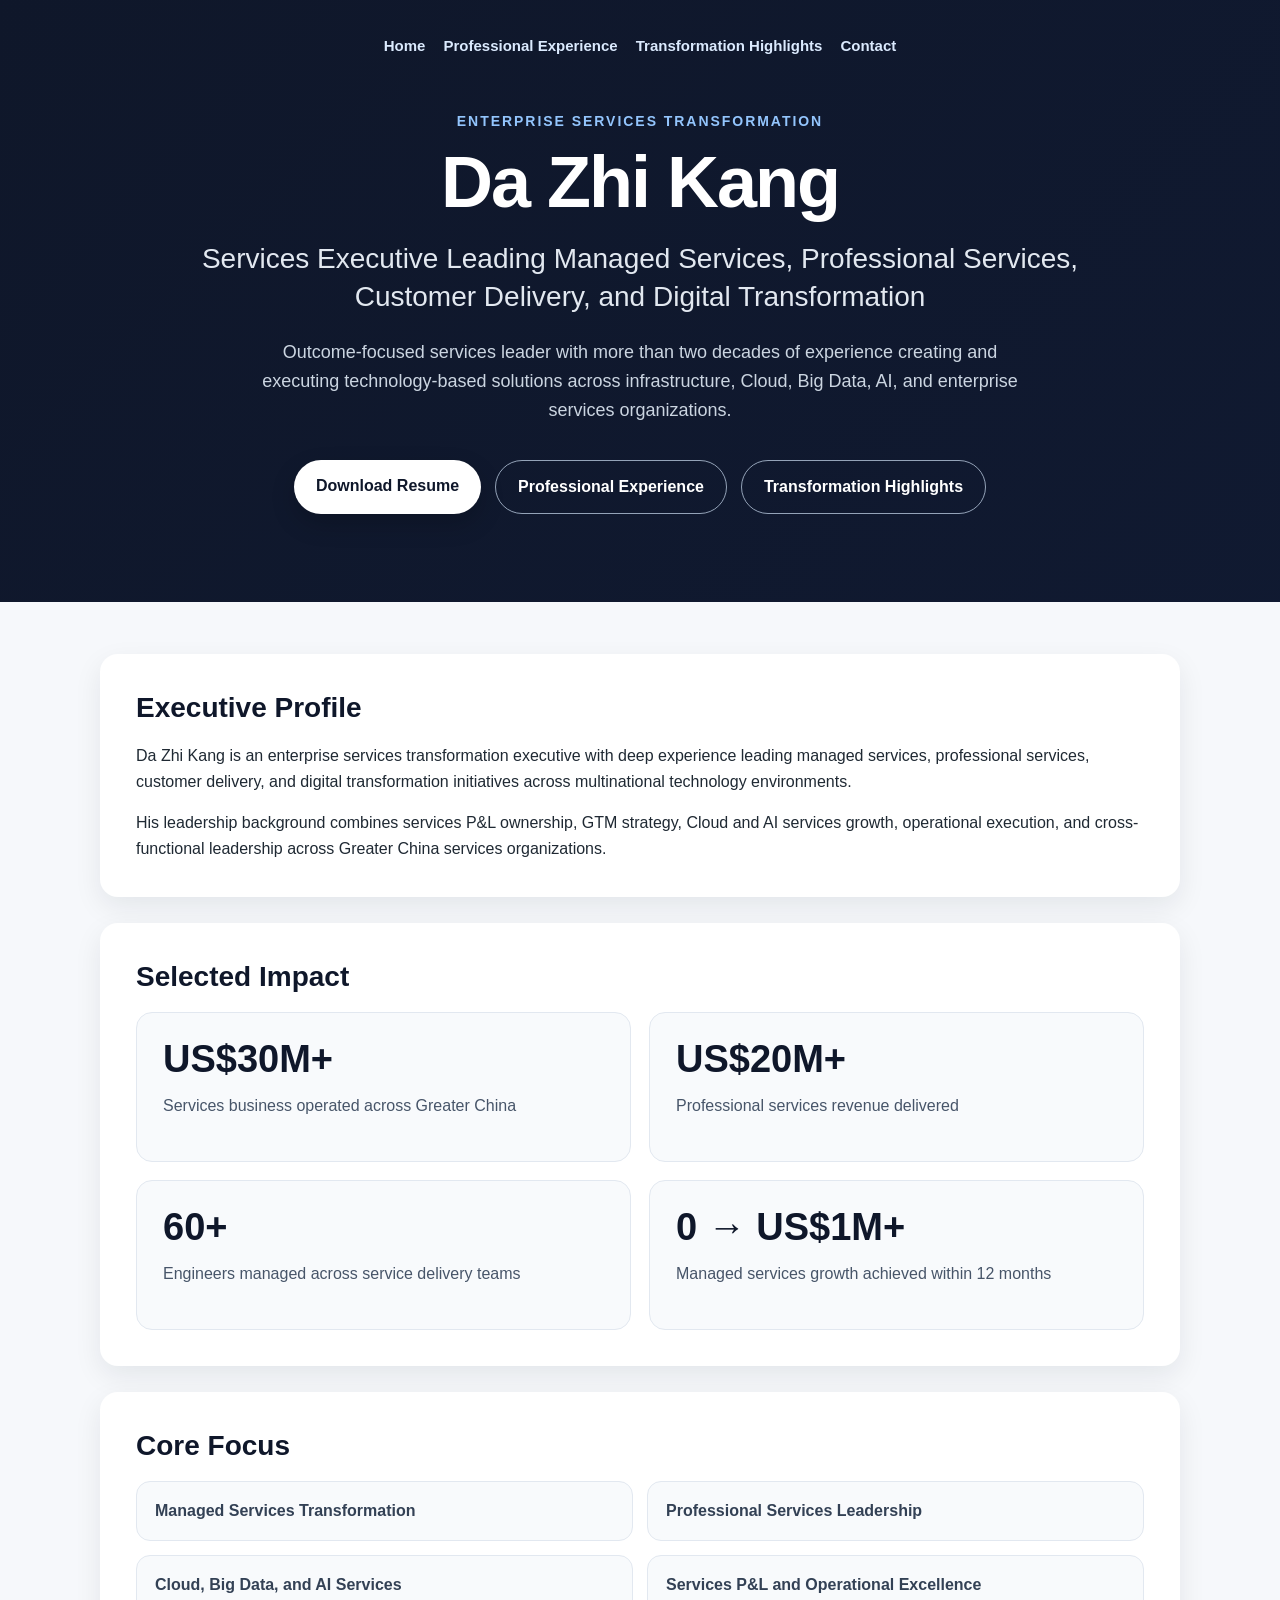
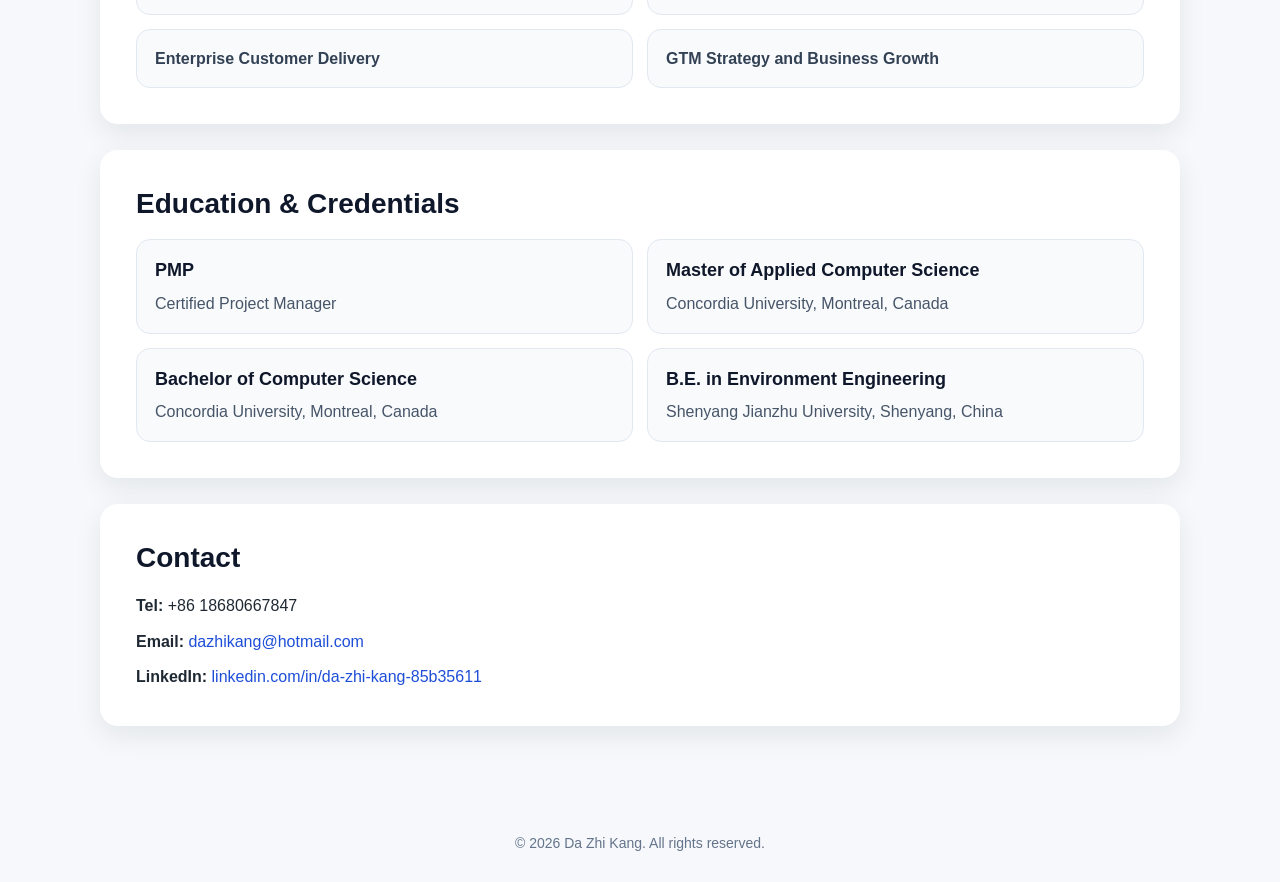
==== index.html @ 62e83a0a "Init Commit" ====
<!DOCTYPE html>
<html lang="en">
<head>
  <meta charset="UTF-8" />
  <meta name="viewport" content="width=device-width, initial-scale=1.0" />

  <title>Da Zhi Kang | Enterprise Services Transformation Executive</title>

  <link rel="stylesheet" href="style.css" />
</head>

<body>
  <header class="hero">
    <div class="container">
      <nav class="hero-nav">
        <a href="index.html">Home</a>
        <a href="experience.html">Professional Experience</a>
        <a href="experience.html#transformation-highlights">Transformation Highlights</a>
        <a href="#contact">Contact</a>
      </nav>

      <p class="eyebrow">Enterprise Services Transformation</p>

      <h1>Da Zhi Kang</h1>

      <p class="subtitle">
        Services Executive Leading Managed Services, Professional Services,
        Customer Delivery, and Digital Transformation
      </p>

      <p class="hero-text">
        Outcome-focused services leader with more than two decades of experience
        creating and executing technology-based solutions across infrastructure,
        Cloud, Big Data, AI, and enterprise services organizations.
      </p>

      <div class="hero-buttons">
        <a class="button primary" href="assets/Resume_Dazhi_Kang.pdf" download>
          Download Resume
        </a>

        <a class="button secondary" href="experience.html">
          Professional Experience
        </a>

        <a class="button secondary" href="experience.html#transformation-highlights">
          Transformation Highlights
        </a>
      </div>
    </div>
  </header>

  <main class="container">
    <section class="card">
      <h2>Executive Profile</h2>

      <p>
        Da Zhi Kang is an enterprise services transformation executive with deep
        experience leading managed services, professional services, customer
        delivery, and digital transformation initiatives across multinational
        technology environments.
      </p>

      <p>
        His leadership background combines services P&amp;L ownership, GTM
        strategy, Cloud and AI services growth, operational execution, and
        cross-functional leadership across Greater China services organizations.
      </p>
    </section>

    <section class="card">
      <h2>Selected Impact</h2>

      <div class="metrics-grid">
        <div class="metric-card">
          <strong>US$30M+</strong>
          <span>Services business operated across Greater China</span>
        </div>

        <div class="metric-card">
          <strong>US$20M+</strong>
          <span>Professional services revenue delivered</span>
        </div>

        <div class="metric-card">
          <strong>60+</strong>
          <span>Engineers managed across service delivery teams</span>
        </div>

        <div class="metric-card">
          <strong class="no-break">0 → US$1M+</strong>
          <span>Managed services growth achieved within 12 months</span>
        </div>
      </div>
    </section>

    <section class="card">
      <h2>Core Focus</h2>

      <div class="focus-grid">
        <div>Managed Services Transformation</div>
        <div>Professional Services Leadership</div>
        <div>Cloud, Big Data, and AI Services</div>
        <div>Services P&amp;L and Operational Excellence</div>
        <div>Enterprise Customer Delivery</div>
        <div>GTM Strategy and Business Growth</div>
      </div>
    </section>

    <section class="card">
      <h2>Education &amp; Credentials</h2>

      <div class="credential-grid">
        <div class="credential-card">
          <h3>PMP</h3>
          <p>Certified Project Manager</p>
        </div>

        <div class="credential-card">
          <h3>Master of Applied Computer Science</h3>
          <p>Concordia University, Montreal, Canada</p>
        </div>

        <div class="credential-card">
          <h3>Bachelor of Computer Science</h3>
          <p>Concordia University, Montreal, Canada</p>
        </div>

        <div class="credential-card">
          <h3>B.E. in Environment Engineering</h3>
          <p>Shenyang Jianzhu University, Shenyang, China</p>
        </div>
      </div>
    </section>

    <section class="card" id="contact">
      <h2>Contact</h2>

      <p class="contact-line">
        <strong>Tel:</strong> +86 18680667847
      </p>

      <p class="contact-line">
        <strong>Email:</strong>
        <a href="mailto:dazhikang@hotmail.com">dazhikang@hotmail.com</a>
      </p>

      <p class="contact-line">
        <strong>LinkedIn:</strong>
        <a
          href="https://www.linkedin.com/in/da-zhi-kang-85b35611/"
          target="_blank"
          rel="noopener noreferrer"
        >
          linkedin.com/in/da-zhi-kang-85b35611
        </a>
      </p>
    </section>
  </main>

  <footer>
    <p>© 2026 Da Zhi Kang. All rights reserved.</p>
  </footer>
</body>
</html>
---- style.css ----
* {
  box-sizing: border-box;
}

html {
  scroll-behavior: smooth;
}

body {
  margin: 0;
  font-family: Arial, Helvetica, sans-serif;
  color: #1f2933;
  background: #f6f8fb;
  line-height: 1.6;
}

.container {
  width: min(1080px, calc(100% - 48px));
  margin: 0 auto;
}

.hero {
  background:
    linear-gradient(rgba(15, 23, 42, 0.93), rgba(15, 23, 42, 0.93)),
    linear-gradient(135deg, #0f172a, #1e3a8a);
  color: white;
  padding: 34px 0 88px;
  text-align: center;
}

.hero-nav,
.top-nav {
  display: flex;
  justify-content: center;
  flex-wrap: wrap;
  gap: 18px;
  margin-bottom: 52px;
}

.hero-nav a,
.top-nav a {
  color: #dbeafe;
  font-weight: 700;
  text-decoration: none;
  font-size: 15px;
}

.hero-nav a:hover,
.top-nav a:hover {
  color: white;
  text-decoration: underline;
}

.eyebrow {
  margin: 0 0 14px;
  color: #93c5fd;
  font-size: 14px;
  font-weight: 700;
  letter-spacing: 0.14em;
  text-transform: uppercase;
}

h1 {
  margin: 0;
  font-size: clamp(42px, 7vw, 72px);
  line-height: 1;
  letter-spacing: -2px;
}

.subtitle {
  margin: 22px auto 0;
  max-width: 880px;
  font-size: clamp(20px, 3vw, 28px);
  line-height: 1.35;
  color: #e2e8f0;
}

.hero-text {
  margin: 22px auto 0;
  max-width: 790px;
  font-size: 18px;
  color: #cbd5e1;
}

.hero-buttons {
  display: flex;
  justify-content: center;
  flex-wrap: wrap;
  gap: 14px;
  margin-top: 36px;
}

.button {
  display: inline-block;
  padding: 13px 22px;
  border-radius: 999px;
  font-weight: 700;
  text-decoration: none;
  transition: transform 0.15s ease, box-shadow 0.15s ease;
}

.button.primary {
  background: white;
  color: #0f172a;
  box-shadow: 0 10px 24px rgba(0, 0, 0, 0.18);
}

.button.secondary {
  border: 1px solid #94a3b8;
  color: white;
}

.button.dark {
  background: #0f172a;
  color: white;
  margin: 8px;
}

.button.light {
  background: #e2e8f0;
  color: #0f172a;
  margin: 8px;
}

.button:hover {
  text-decoration: none;
  transform: translateY(-2px);
}

main {
  padding: 52px 0;
}

.card {
  background: white;
  margin-bottom: 26px;
  padding: 36px;
  border-radius: 18px;
  box-shadow: 0 10px 28px rgba(15, 23, 42, 0.08);
}

h2 {
  margin: 0 0 18px;
  color: #0f172a;
  font-size: 28px;
  line-height: 1.25;
}

h3 {
  color: #0f172a;
}

p {
  margin: 0 0 16px;
}

p:last-child {
  margin-bottom: 0;
}

.metrics-grid {
  display: grid;
  grid-template-columns: repeat(2, minmax(0, 1fr));
  gap: 18px;
}

.metric-card {
  background: #f8fafc;
  border: 1px solid #e2e8f0;
  border-radius: 16px;
  padding: 26px;
  min-height: 150px;
}

.metric-card strong {
  display: block;
  color: #0f172a;
  font-size: clamp(28px, 4vw, 38px);
  line-height: 1.1;
  margin-bottom: 12px;
}

.metric-card span {
  display: block;
  color: #475569;
  font-size: 16px;
}

.no-break {
  white-space: nowrap;
}

.focus-grid,
.credential-grid {
  display: grid;
  grid-template-columns: repeat(2, minmax(0, 1fr));
  gap: 14px;
}

.focus-grid div,
.credential-card {
  background: #f8fafc;
  border: 1px solid #e2e8f0;
  border-radius: 14px;
  padding: 16px 18px;
  color: #334155;
}

.focus-grid div {
  font-weight: 700;
}

.credential-card h3 {
  margin: 0 0 6px;
  font-size: 18px;
}

.credential-card p {
  color: #475569;
  margin: 0;
}

.contact-line {
  margin-bottom: 10px;
}

a {
  color: #1d4ed8;
  text-decoration: none;
}

a:hover {
  text-decoration: underline;
}

footer {
  padding: 28px 24px;
  text-align: center;
  color: #64748b;
  font-size: 14px;
}

.subpage-hero {
  background:
    linear-gradient(rgba(15, 23, 42, 0.93), rgba(15, 23, 42, 0.93)),
    linear-gradient(135deg, #0f172a, #1e40af);
  color: white;
  padding: 34px 0 76px;
  text-align: center;
}

.detail-bullets {
  margin: 0;
  padding-left: 20px;
}

.detail-bullets li {
  margin-bottom: 10px;
}

.highlight-grid {
  display: grid;
  grid-template-columns: repeat(2, minmax(0, 1fr));
  gap: 18px;
}

.highlight-card {
  background: #f8fafc;
  border: 1px solid #e2e8f0;
  border-radius: 16px;
  padding: 24px;
}

.highlight-card h3 {
  margin: 0 0 12px;
  color: #0f172a;
  font-size: 20px;
}

.highlight-card ul {
  margin: 0;
  padding-left: 20px;
}

.highlight-card li {
  margin-bottom: 8px;
  color: #334155;
}

.timeline {
  display: grid;
  gap: 24px;
}

.timeline-item {
  display: grid;
  grid-template-columns: 160px 1fr;
  gap: 24px;
  padding-bottom: 24px;
  border-bottom: 1px solid #e2e8f0;
}

.timeline-item:last-child {
  padding-bottom: 0;
  border-bottom: none;
}

.timeline-date {
  color: #1d4ed8;
  font-weight: 800;
  font-size: 15px;
}

.timeline-content h3 {
  margin: 0;
  color: #0f172a;
  font-size: 23px;
}

.role-title {
  margin: 4px 0 14px;
  color: #475569;
  font-weight: 700;
}

.achievement-list {
  display: flex;
  flex-wrap: wrap;
  gap: 10px;
  margin-top: 18px;
}

.achievement-list span {
  background: #eff6ff;
  color: #1e3a8a;
  border: 1px solid #bfdbfe;
  border-radius: 999px;
  padding: 7px 12px;
  font-size: 14px;
  font-weight: 700;
}

.cta-card {
  text-align: center;
}

@media (max-width: 720px) {
  .container {
    width: min(100% - 32px, 1080px);
  }

  .hero {
    padding: 28px 0 64px;
  }

  .hero-nav,
  .top-nav {
    margin-bottom: 36px;
  }

  .card {
    padding: 26px;
  }

  .metrics-grid,
  .focus-grid,
  .credential-grid,
  .highlight-grid {
    grid-template-columns: 1fr;
  }

  .hero-buttons {
    flex-direction: column;
    align-items: stretch;
  }

  .button {
    text-align: center;
  }

  .timeline-item {
    grid-template-columns: 1fr;
    gap: 8px;
  }
}
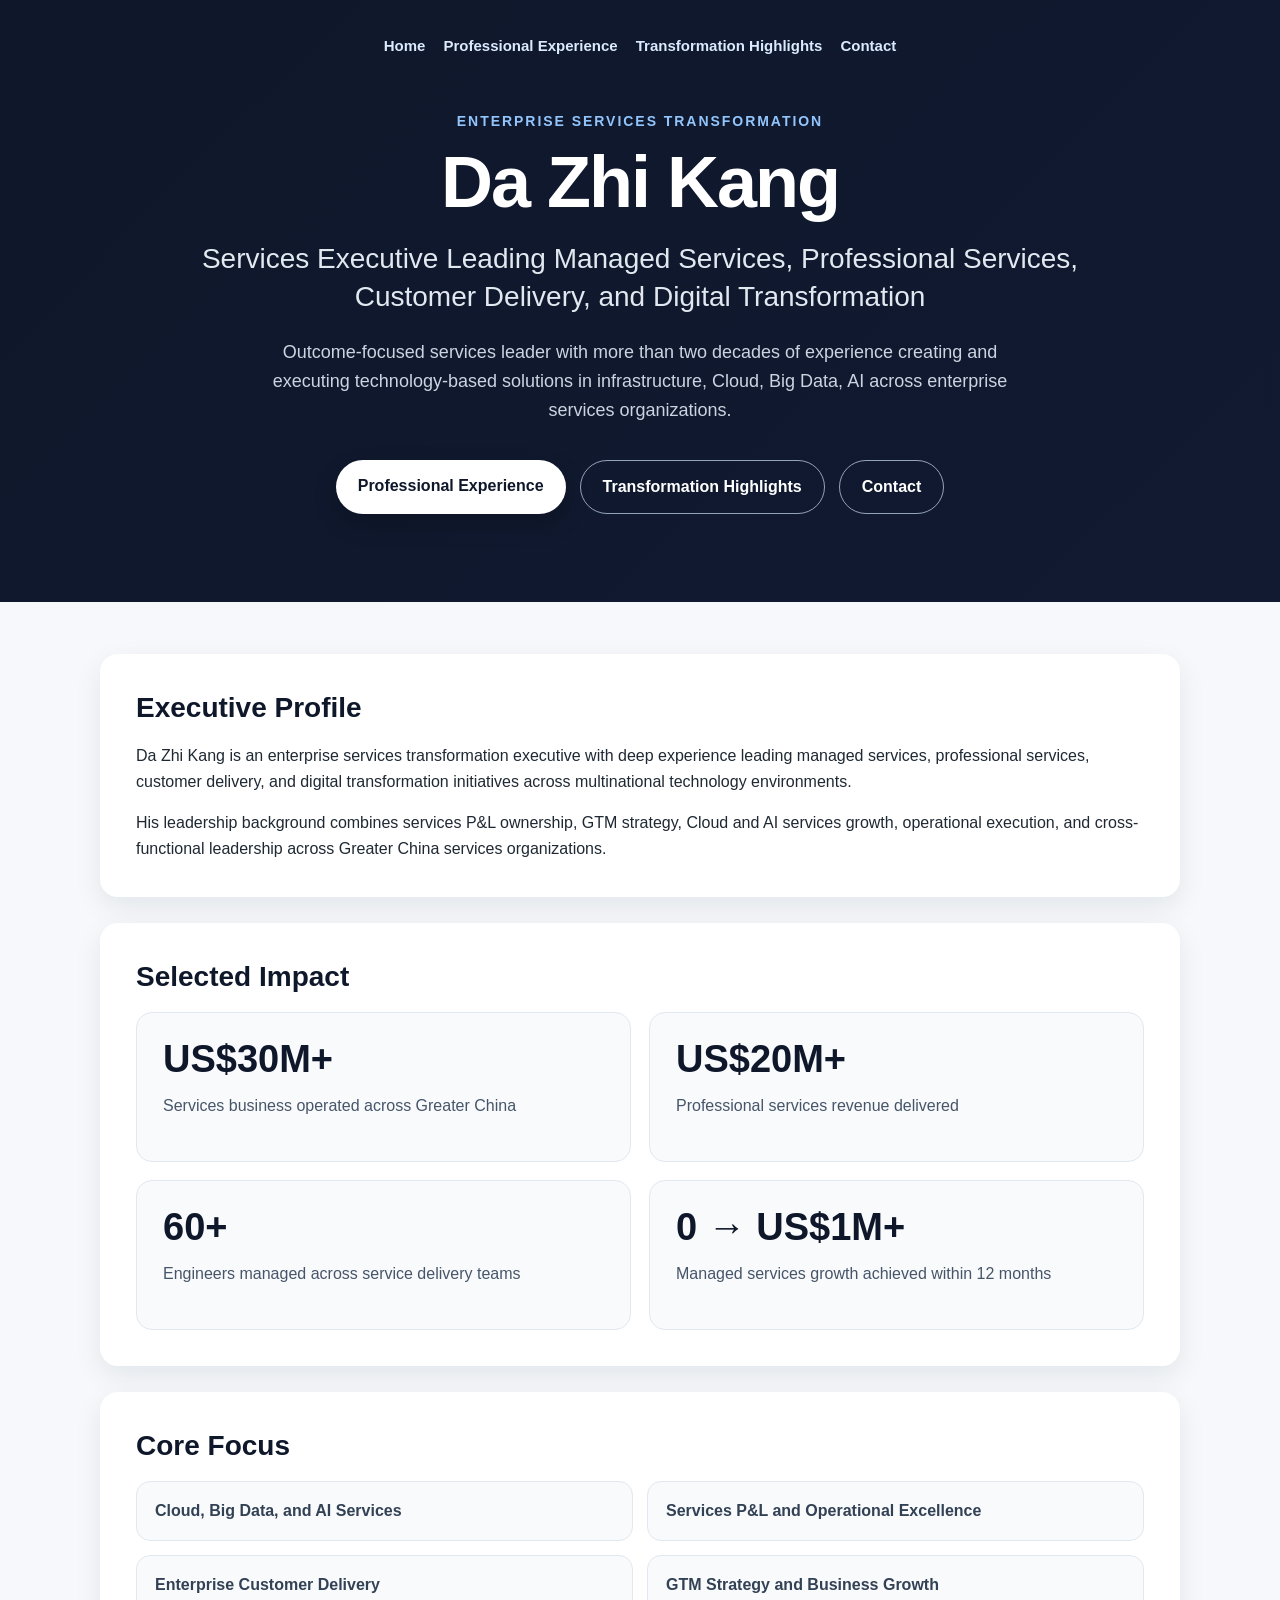
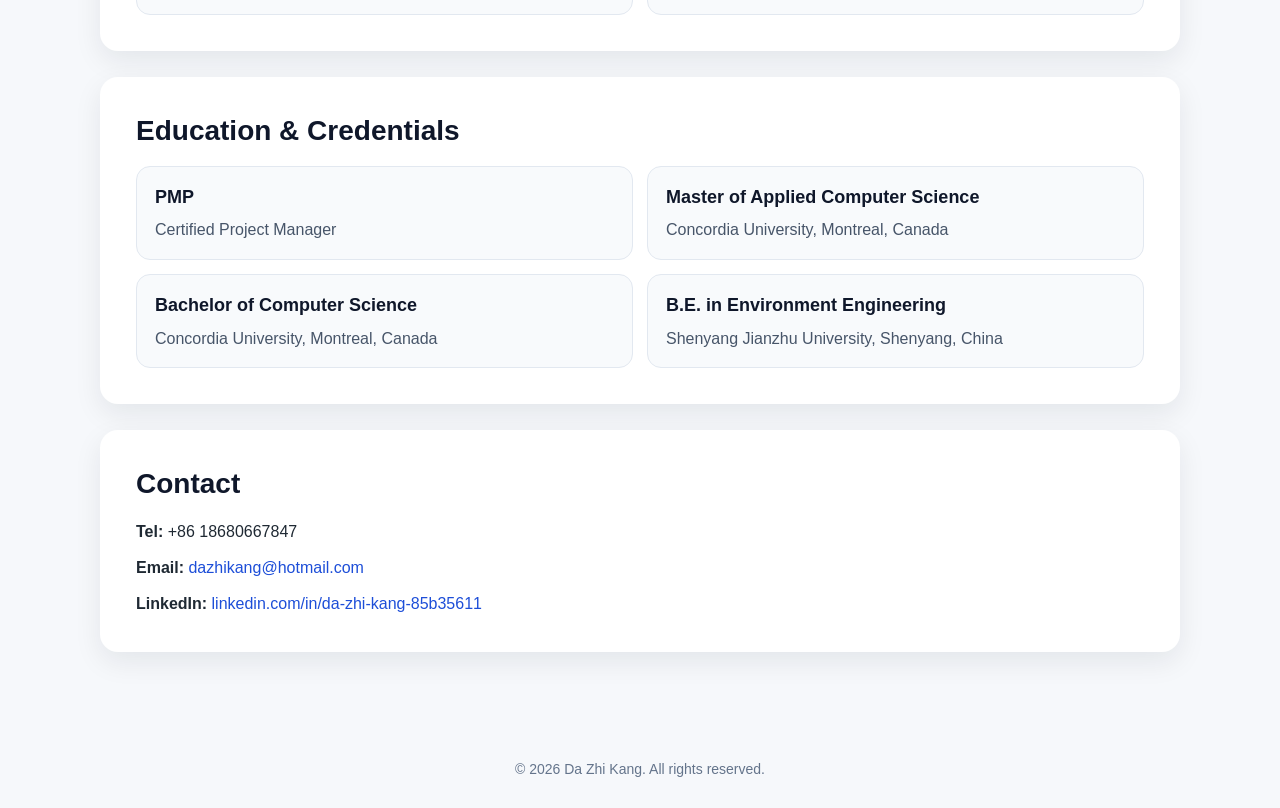
==== commit e8c013a3: "Remove Resume from index.html" ====
--- a/index.html
+++ b/index.html
@@ -29,22 +29,22 @@
       </p>
 
       <p class="hero-text">
-        Outcome-focused services leader with more than two decades of experience
-        creating and executing technology-based solutions across infrastructure,
-        Cloud, Big Data, AI, and enterprise services organizations.
+        Outcome-focused services leader with more than two decades of experience 
+        creating and executing technology-based solutions in infrastructure, 
+        Cloud, Big Data, AI across enterprise services organizations.
       </p>
 
       <div class="hero-buttons">
-        <a class="button primary" href="assets/Resume_Dazhi_Kang.pdf" download>
-          Download Resume
-        </a>
-
-        <a class="button secondary" href="experience.html">
+        <a class="button primary" href="experience.html">
           Professional Experience
         </a>
 
         <a class="button secondary" href="experience.html#transformation-highlights">
           Transformation Highlights
+        </a>
+
+        <a class="button secondary" href="#contact">
+          Contact
         </a>
       </div>
     </div>
@@ -98,8 +98,6 @@
       <h2>Core Focus</h2>
 
       <div class="focus-grid">
-        <div>Managed Services Transformation</div>
-        <div>Professional Services Leadership</div>
         <div>Cloud, Big Data, and AI Services</div>
         <div>Services P&amp;L and Operational Excellence</div>
         <div>Enterprise Customer Delivery</div>
@@ -162,4 +160,4 @@
     <p>© 2026 Da Zhi Kang. All rights reserved.</p>
   </footer>
 </body>
-</html>+</html>
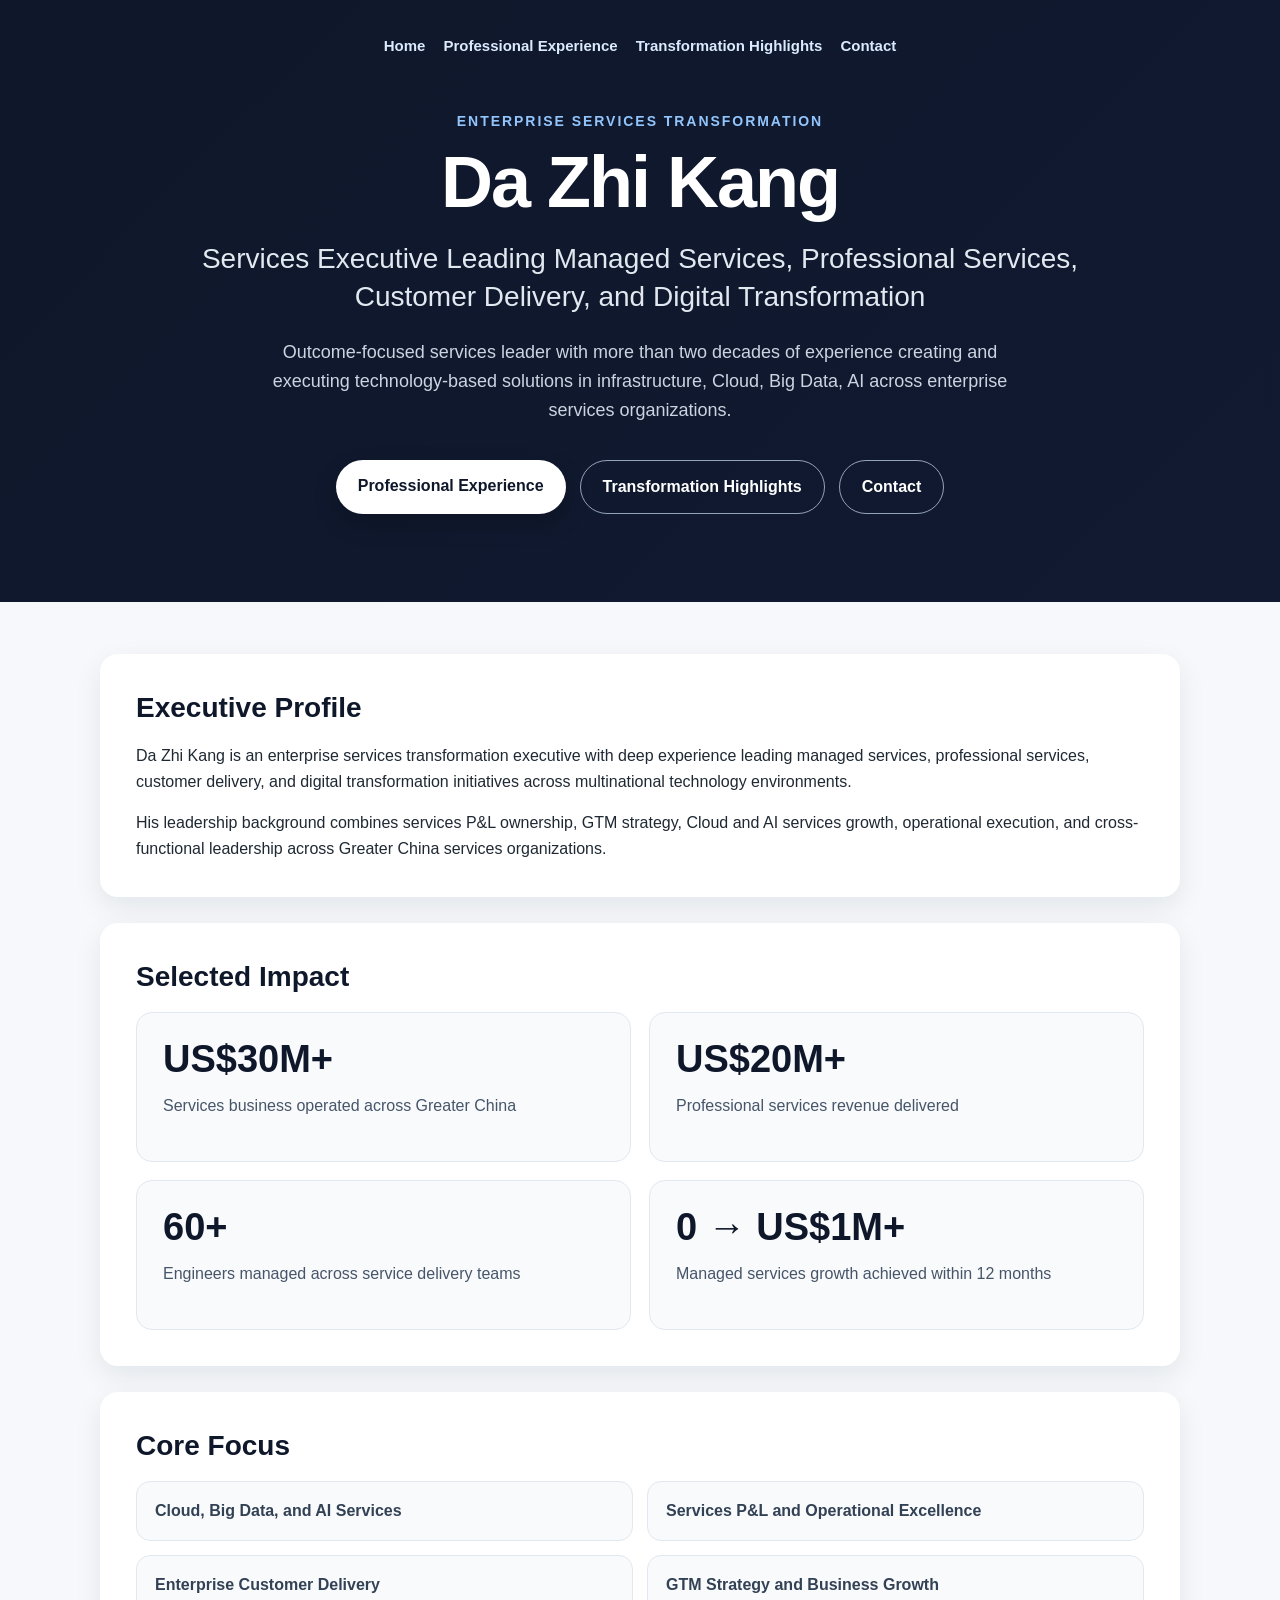
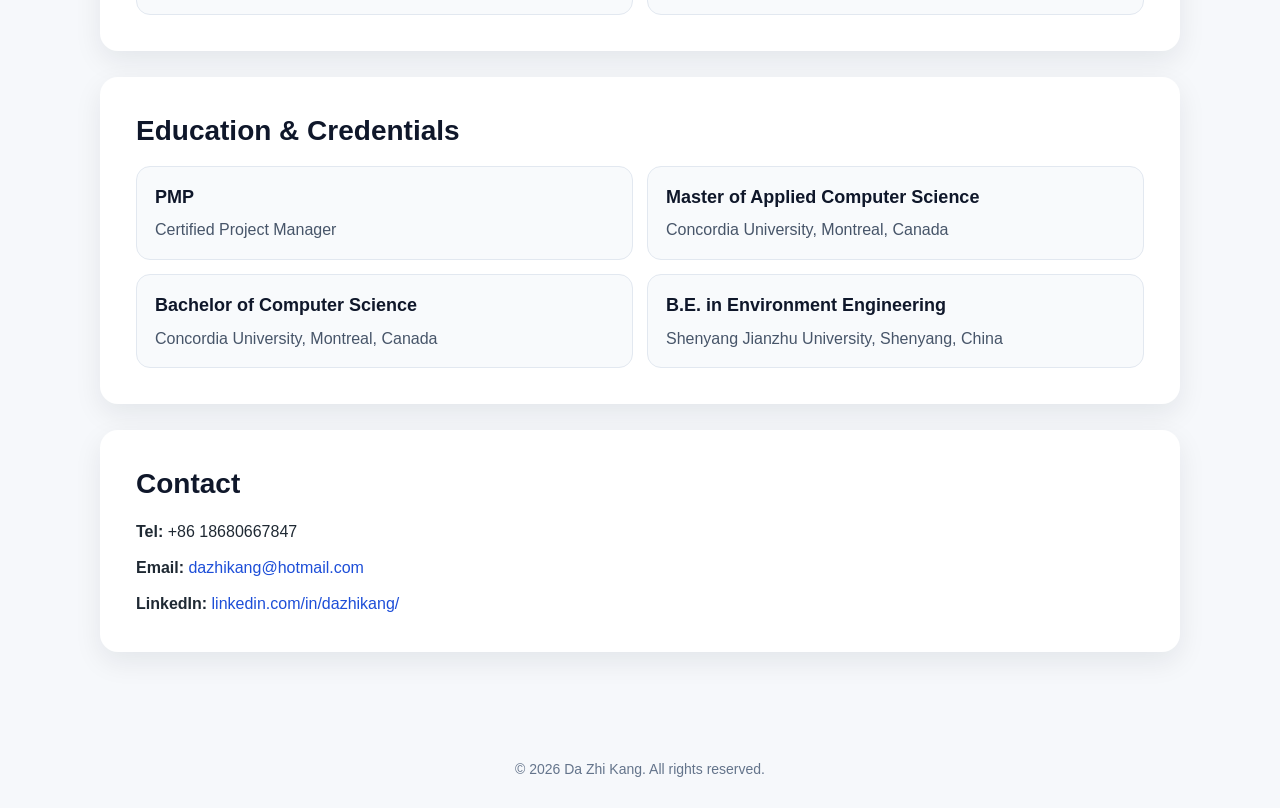
==== commit b379e34b: "Edit the actual link" ====
--- a/index.html
+++ b/index.html
@@ -146,11 +146,11 @@
       <p class="contact-line">
         <strong>LinkedIn:</strong>
         <a
-          href="https://www.linkedin.com/in/da-zhi-kang-85b35611/"
+          href="https://www.linkedin.com/in/dazhikang/"
           target="_blank"
           rel="noopener noreferrer"
         >
-          linkedin.com/in/da-zhi-kang-85b35611
+          linkedin.com/in/dazhikang/
         </a>
       </p>
     </section>
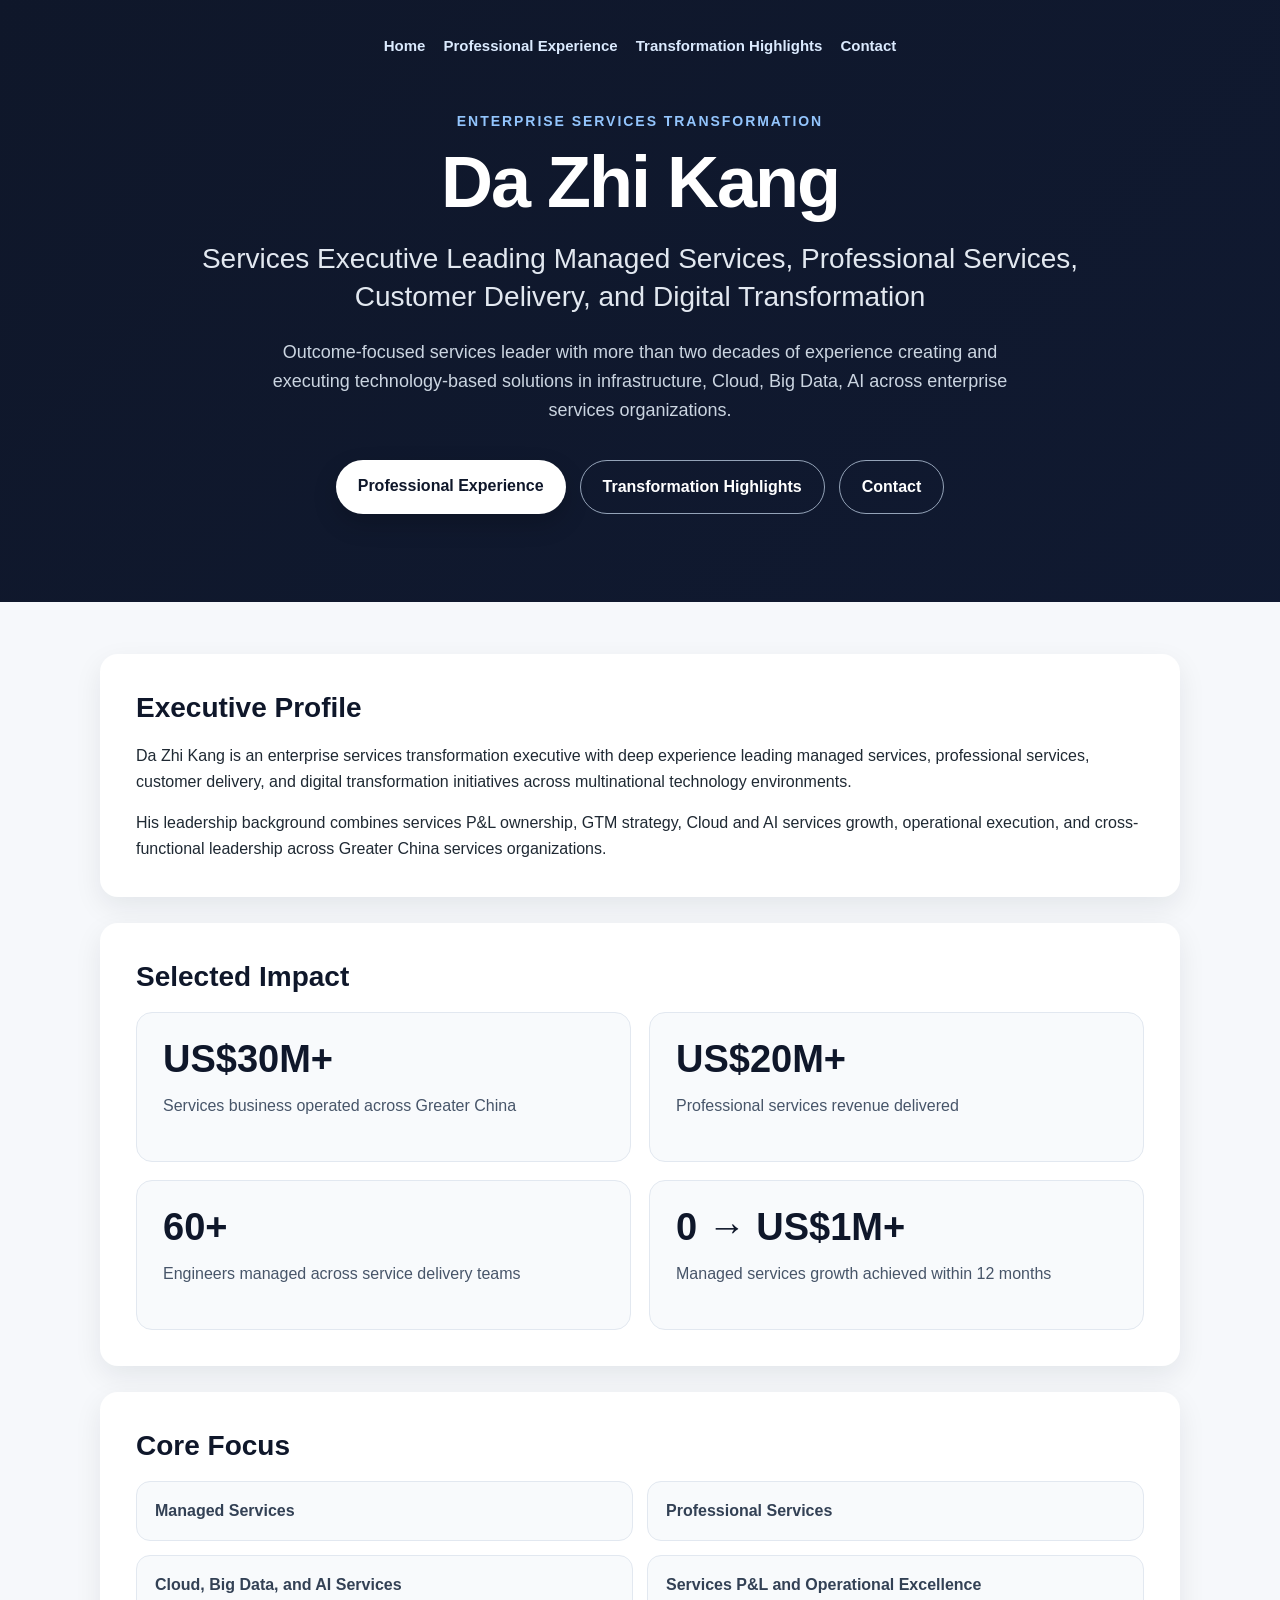
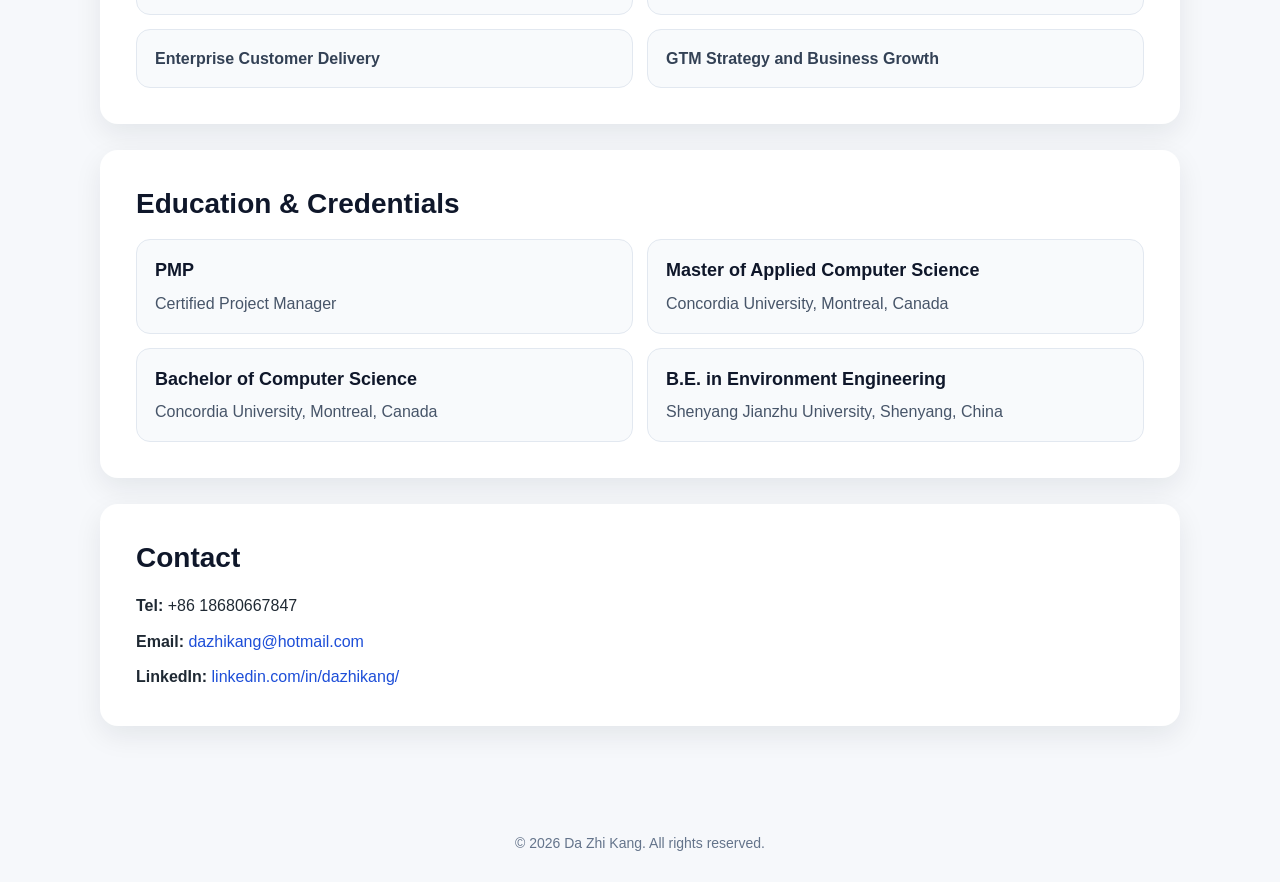
==== commit 8334067e: "Add back managed services and prof services in focus grid" ====
--- a/index.html
+++ b/index.html
@@ -98,6 +98,8 @@
       <h2>Core Focus</h2>
 
       <div class="focus-grid">
+        <div>Managed Services</div>
+        <div>Professional Services</div>
         <div>Cloud, Big Data, and AI Services</div>
         <div>Services P&amp;L and Operational Excellence</div>
         <div>Enterprise Customer Delivery</div>
